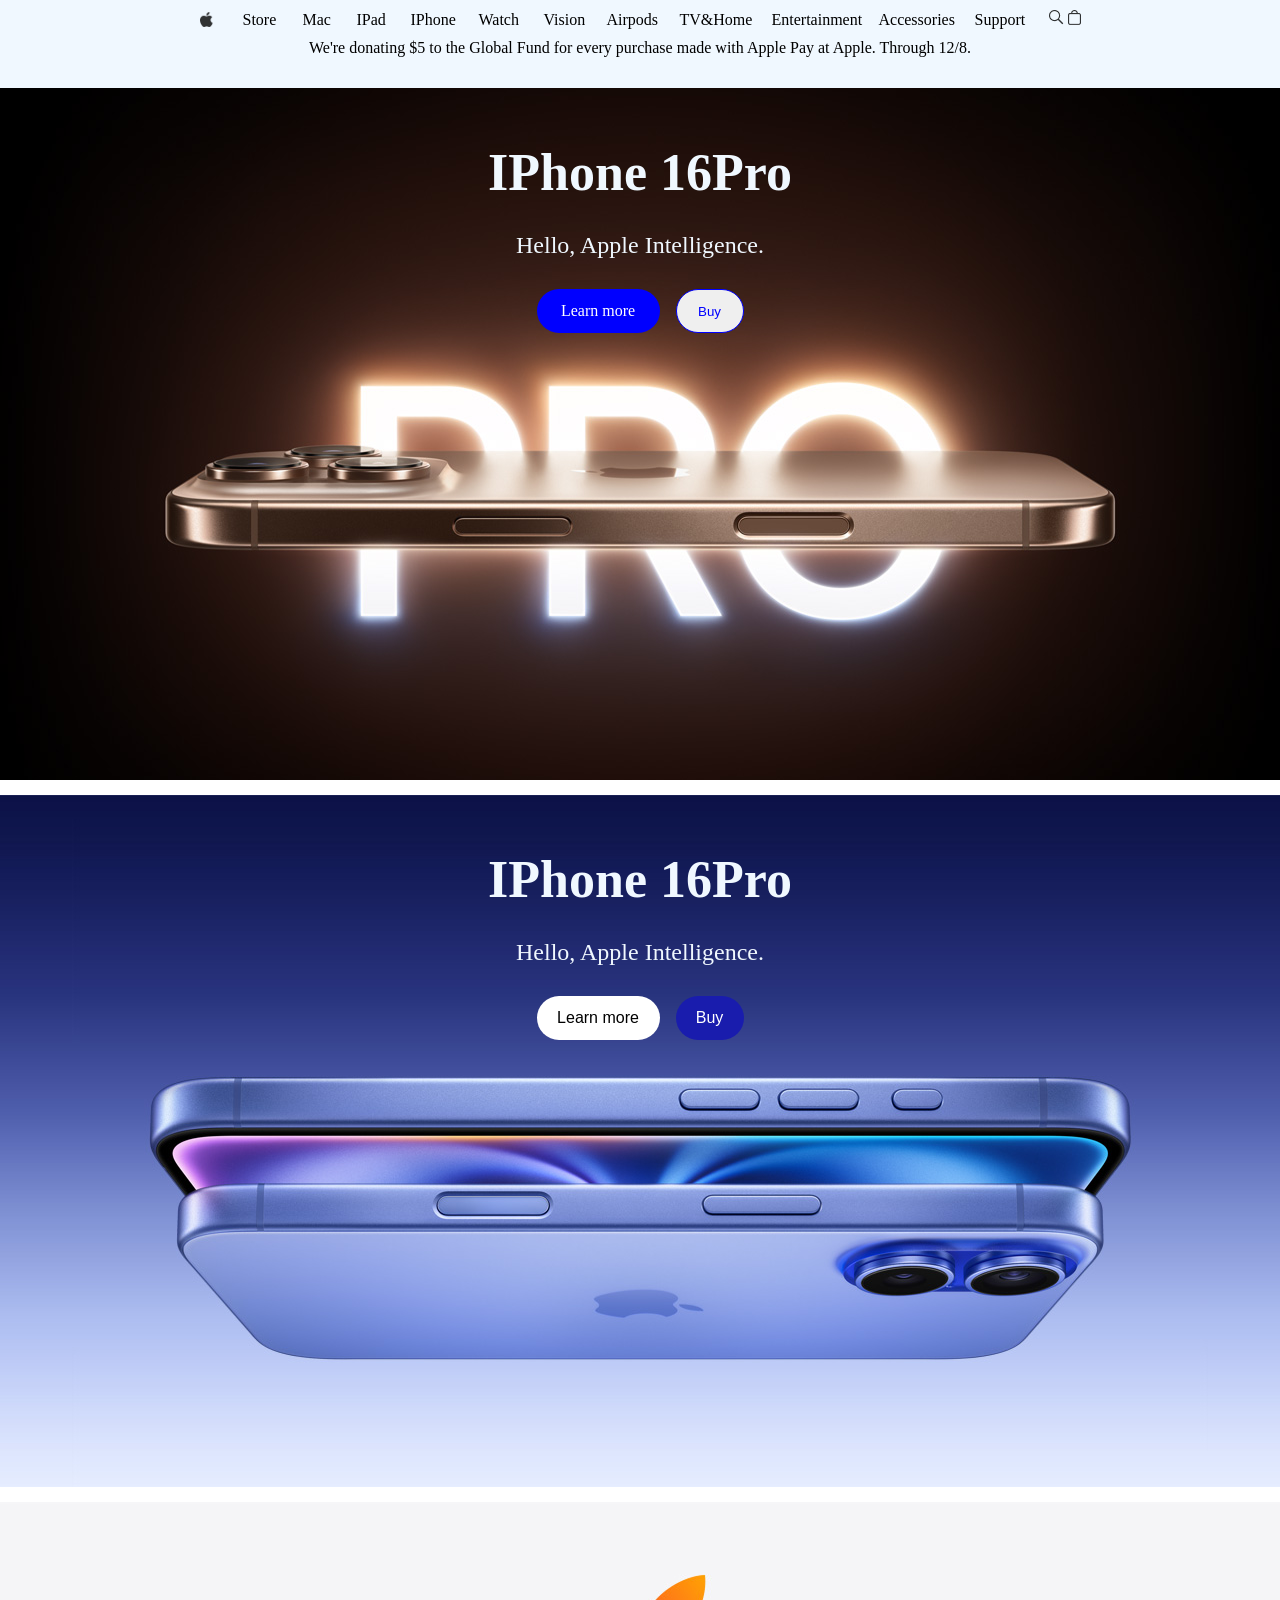
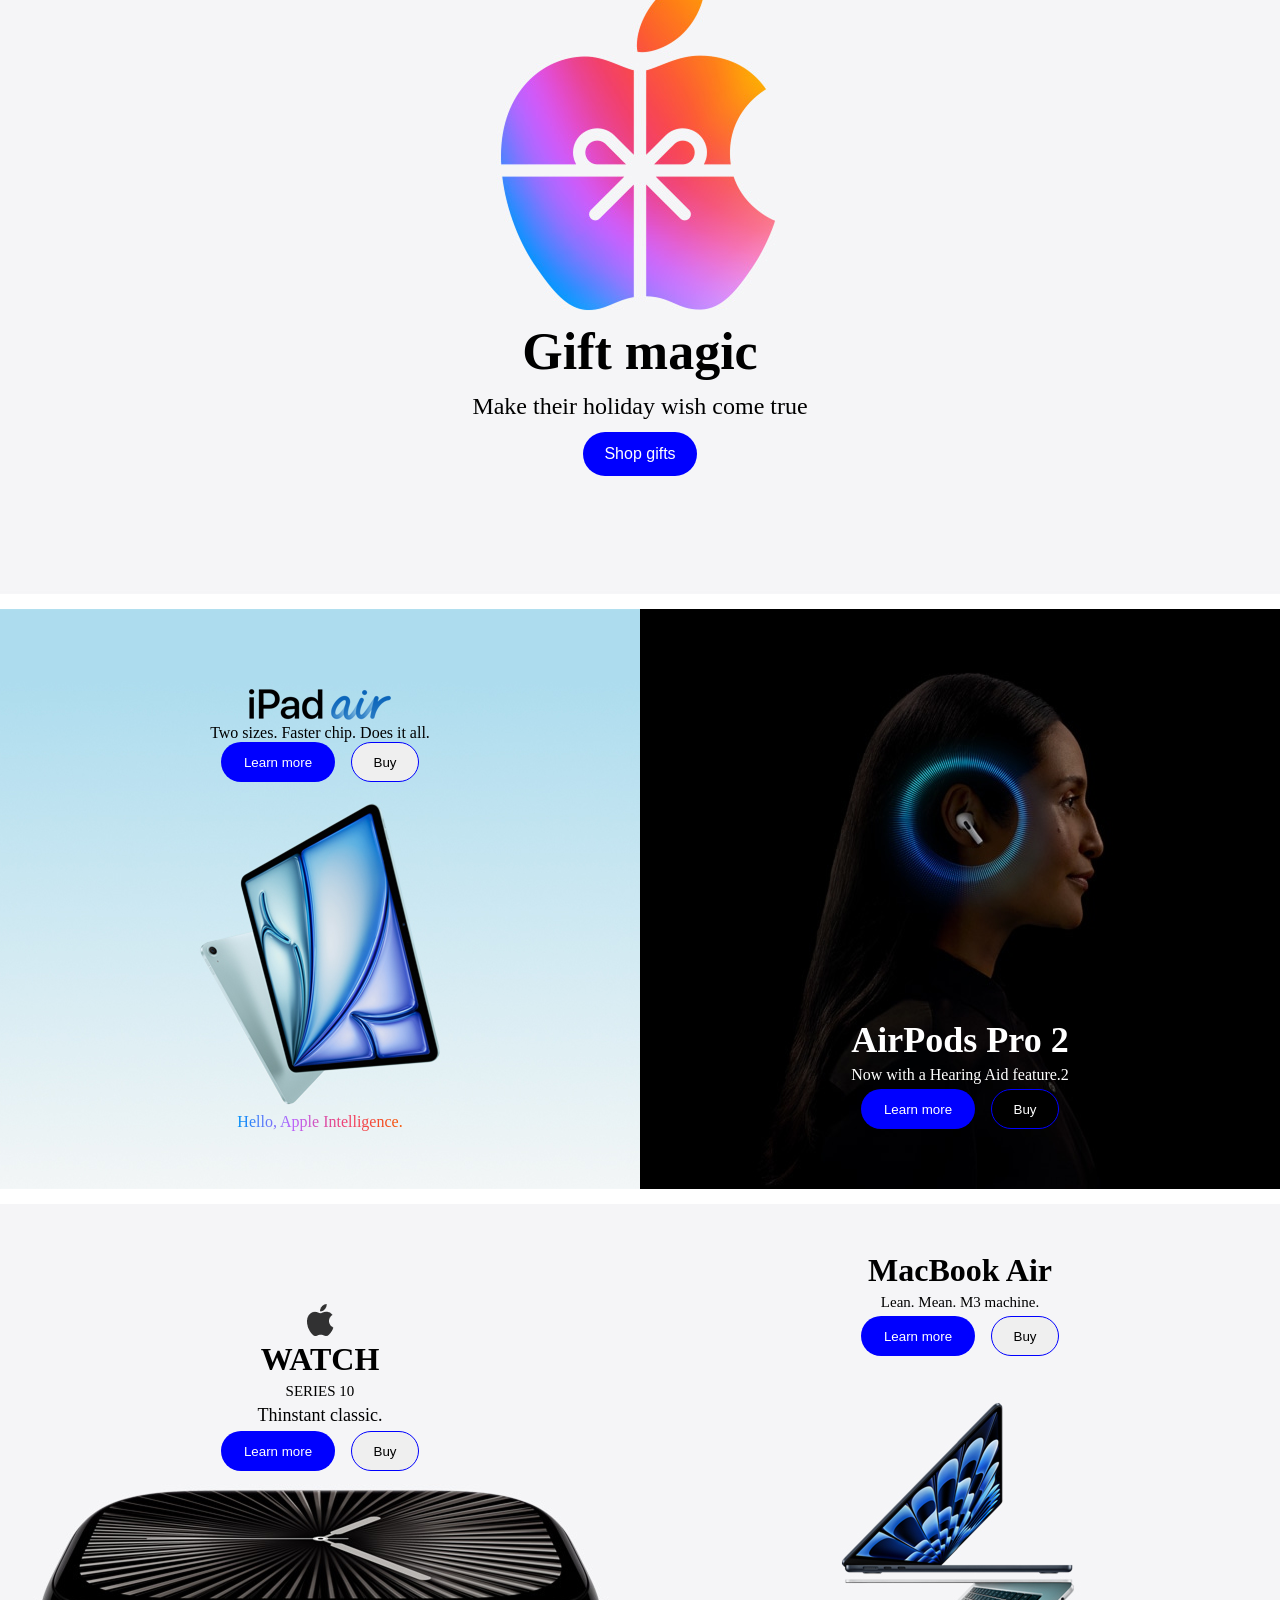
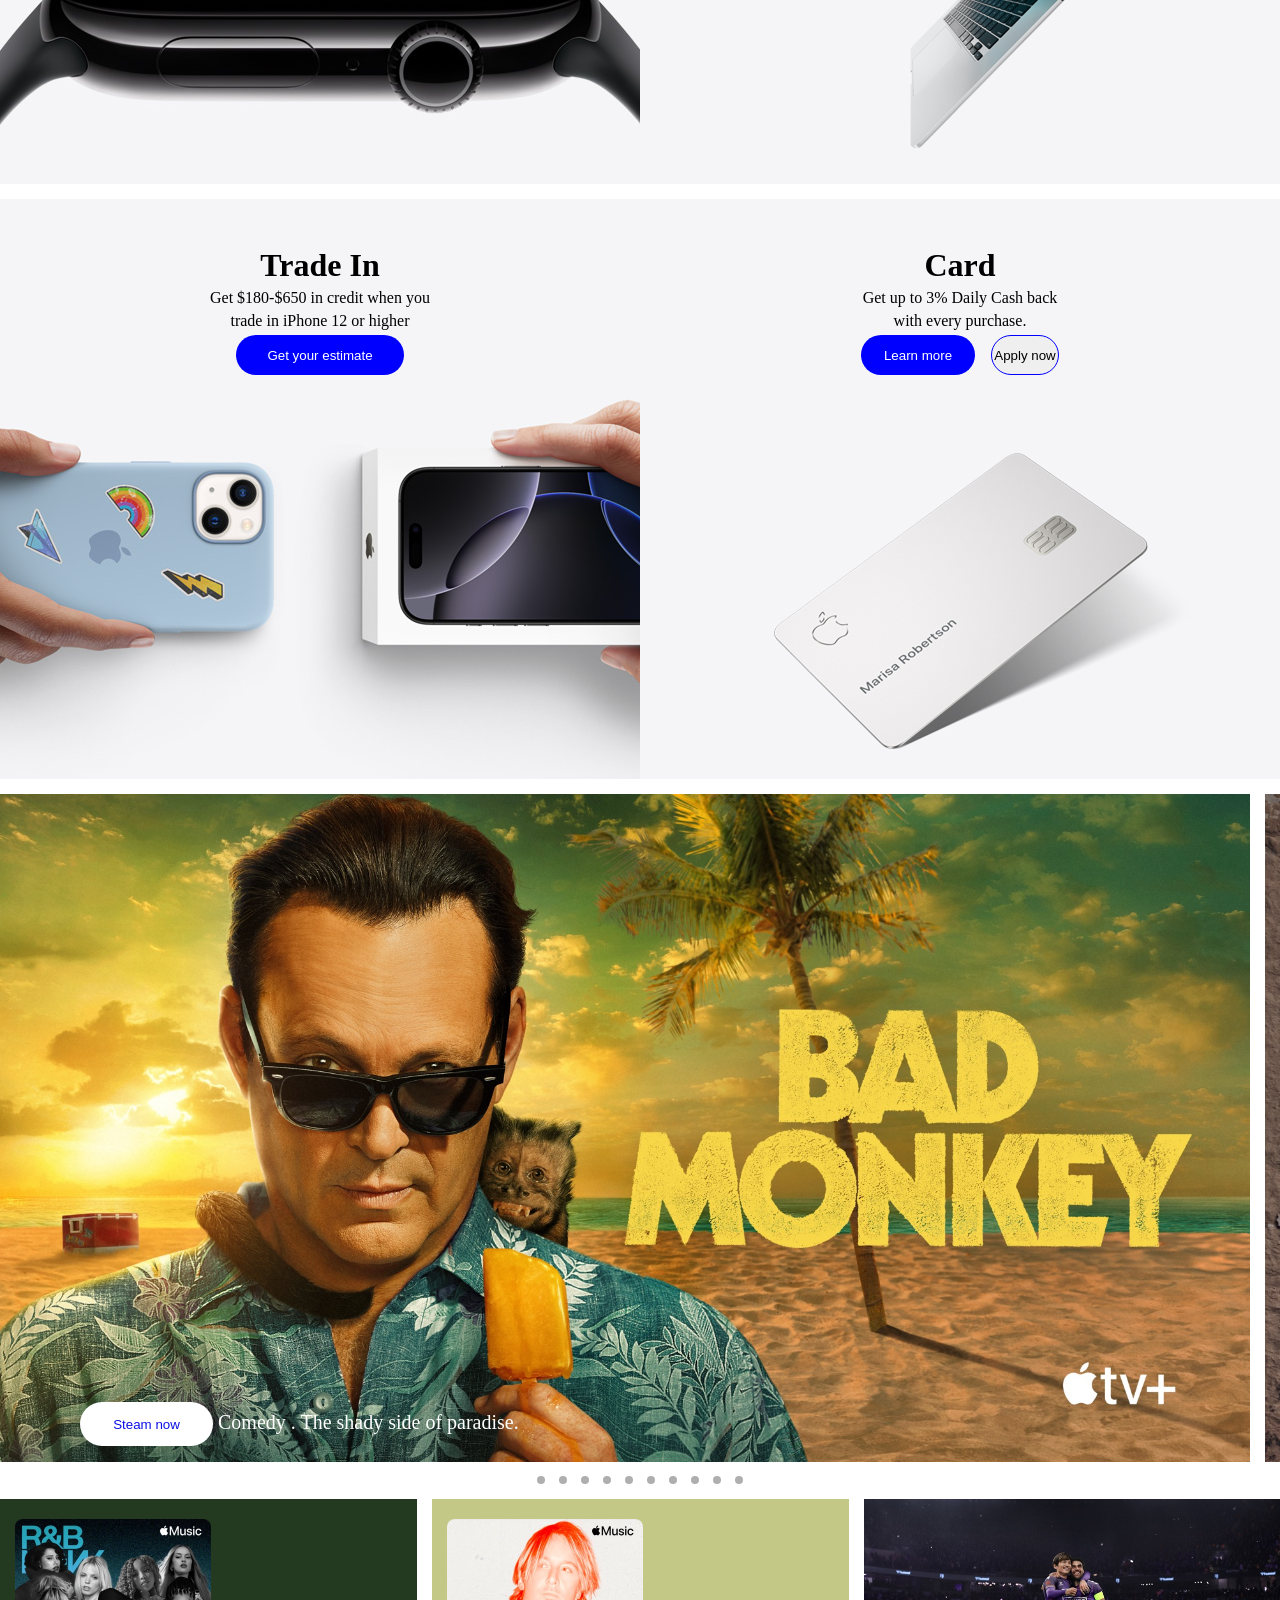
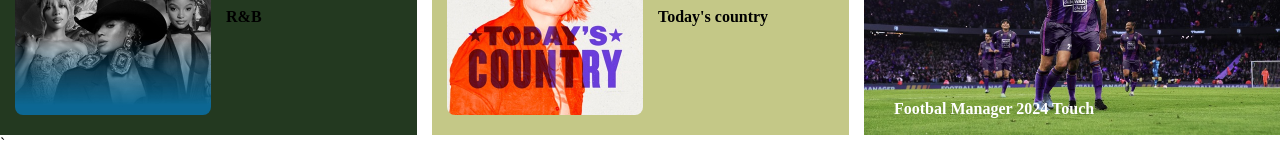
==== index.html @ 22c3faa1 "3-24" ====
<!doctype html>
<html lang="en">
  <head>
    <meta charset="UTF-8" />
    <meta name="viewport" content="width=device-width, initial-scale=1.0" />
    <link rel="stylesheet" href="index.css" />
    <link rel="stylesheet" href="mobile.css" />
    <link
      href="https://fonts.googleapis.com/css2?family=Inter:ital,opsz,wght@0,14..32,100..900;1,14..32,100..900&display=swap"
      rel="stylesheet"
    />
    <title>APPLE WEB</title>
  </head>
  <body>
    <header class="header">
      <div class="text">
        <img
          style="width: 13px; height: 15px"
          src="picture/Vector.png"
          class="header-icon"
        />
        <p style="width: 30px" class="p-text">Store</p>
        <p style="width: 24px" class="p-text">Mac</p>
        <p style="width: 24px" class="p-text">IPad</p>
        <p style="width: 38px" class="p-text">IPhone</p>
        <p style="width: 35px" class="p-text">Watch</p>
        <p style="width: 33px" class="p-text">Vision</p>
        <p style="width: 43px" class="p-text">Airpods</p>
        <p style="width: 62px" class="p-text">TV&Home</p>
        <p style="width: 77px" class="p-text">Entertainment</p>
        <p style="width: 66px" class="p-text">Accessories</p>
        <p style="width: 44px" class="p-text">Support</p>
        <div class="header-icon">
          <img src="picture/Vector (1).png" class="header-icon" />
          <img src="picture/Vector (2).png" class="header-icon" />
          <img src="picture/menu-icon.png" class="menu-icon" />
        </div>
      </div>
      <div>
        <p class="long-text">
          We're donating $5 to the Global Fund for every purchase made with
          Apple Pay at Apple. Through 12/8.
        </p>
      </div>
    </header>
    <main class="SECTION1">
      <div class="picture">
        <div class="sec1-text1">
          <h1 class="Pro" style="font-size: 52px">IPhone 16Pro</h1>
          <p class="proo" style="font-size: 24px">Hello, Apple Intelligence.</p>
          <div class="sec1-text2">
            <p class="word-01">Learn more</p>
            <button class="word-02">Buy</button>
          </div>
        </div>
      </div>
    </main>
    <main class="SECTION2">
      <div class="picture">
        <div class="sec2-text1">
          <h2 class="Pro" style="font-size: 52px">IPhone 16Pro</h2>
          <p class="proo" style="font-size: 24px">Hello, Apple Intelligence.</p>
          <div class="sec2-text2">
            <button class="word1">Learn more</button>
            <button class="word2">Buy</button>
          </div>
        </div>
      </div>
    </main>
    <main class="SECTION3">
      <div class="picture">
        <div class="sec3-text1">
          <h2 style="font-size: 52px">Gift magic</h2>
          <p style="font-size: 24px">Make their holiday wish come true</p>
          <button class="Shop">Shop gifts</button>
        </div>
      </div>
    </main>

    <main class="SECTION4">
      <div class="sec4-pic1">
        <div class="part1">
          <img src="picture/Heading 3.png" />
          <p>Two sizes. Faster chip. Does it all.</p>
          <div class="bottom">
            <button class="word3">Learn more</button>
            <button class="word4">Buy</button>
          </div>
        </div>
        <p class="part2">Hello, Apple Intelligence.</p>
      </div>

      <div class="sec4-pic2">
        <div class="pic2-texts">
          <h2 style="font-size: 36px; color: white">AirPods Pro 2</h2>
          <p style="font-size: 16px; color: white">
            Now with a Hearing Aid feature.2
          </p>
          <div class="bottom">
            <button class="word5">Learn more</button>
            <button class="word6">Buy</button>
          </div>
        </div>
      </div>

      <div class="sec4-pic3">
        <div class="pic3-texts">
          <img src="picture/Vector.png" />
          <h3 style="font-size: 32px">WATCH</h3>
          <p style="font-size: 15px">SERIES 10</p>
          <p style="font-size: 18px">Thinstant classic.</p>
          <div class="bottom">
            <button class="word7">Learn more</button>
            <button class="word8">Buy</button>
          </div>
        </div>
      </div>

      <div class="sec4-pic4">
        <div class="pic4-texts">
          <h3 style="font-size: 32px">MacBook Air</h3>
          <p style="font-size: 15px">Lean. Mean. M3 machine.</p>
          <div class="bottom">
            <button class="word9">Learn more</button>
            <button class="word10">Buy</button>
          </div>
        </div>
      </div>

      <div class="sec4-pic5">
        <div class="pic5-texts">
          <h3 style="font-size: 32px">Trade In</h3>
          <p>Get $180-$650 in credit when you</p>
          <p>trade in iPhone 12 or higher</p>
          <button class="word11">Get your estimate</button>
        </div>
      </div>
      <div class="sec4-pic6">
        <div class="pic6-texts">
          <h3 style="font-size: 32px">Card</h3>
          <p>Get up to 3% Daily Cash back</p>
          <p>with every purchase.</p>
          <div class="bottom">
            <button class="word12">Learn more</button>
            <button class="word13">Apply now</button>
          </div>
        </div>
      </div>
    </main>

    <main class="SECTION6-scroll">
      <div
        id="page1"
        class="sec6-pic"
        style="background-image: url(picture/bad-monkey.jpg)"
      >
        <div class="big-scroll">
          <button class="scroll-button">Steam now</button>
          <span>Comedy</span>
          <span>.</span>
          <span>The shady side of paradise.</span>
        </div>
      </div>

      <div
        id="page2"
        class="sec6-pic"
        style="background-image: url(picture/napoleon.jpg)"
      >
        <div class="big-scroll">
          <button class="scroll-button">Steam now</button>
          <span>Drama</span>
          <span>.</span>
          <span>Experience Ridley Scott's extended epic.</span>
        </div>
      </div>

      <div
        id="page3"
        class="sec6-pic"
        style="background-image: url(picture/instigators.jpg)"
      >
        <div class="big-scroll">
          <button class="scroll-button">Steam now</button>
          <span>Action</span>
          <span>~</span>
          <span>Worst. Heist. Ever.</span>
        </div>
      </div>

      <div
        id="page4"
        class="sec6-pic"
        style="background-image: url(picture/k-pop-idols.jpg)"
      >
        <div class="big-scroll">
          <button class="scroll-button">Steam now</button>
          <span>Documentary</span>
          <span>~</span>
          <span>All that glitters isn't gold.</span>
        </div>
      </div>

      <div
        id="page5"
        class="sec6-pic"
        style="background-image: url(picture/season-pass.jpg)"
      >
        <div class="big-scroll">
          <button class="scroll-button">Steam now</button>
          <span>Watch Messi, every club, and every match--live.</span>
        </div>
      </div>

      <div
        id="page6"
        class="sec6-pic"
        style="background-image: url(picture/pressumed-innocent.jpg)"
      >
        <div class="big-scroll">
          <button class="scroll-button">Steam now</button>
          <span>Crime</span>
          <span>~</span>
          <span>Presume nothing.</span>
        </div>
      </div>

      <div
        id="page7"
        class="sec6-pic"
        style="background-image: url(picture/pachinko.jpg)"
      >
        <div class="big-scroll">
          <button class="scroll-button">Steam now</button>
          <spam>Drama</spam>
          <span>~</span>
          <span>New season</span>
        </div>
      </div>

      <div
        id="page8"
        class="sec6-pic"
        style="background-image: url(picture/baseball.jpg)"
      >
        <div class="big-scroll">
          <button class="scroll-button">See the schedule</button>
          <span>Live MLB games, every Friday</span>
        </div>
      </div>

      <div
        id="page9"
        class="sec6-pic"
        style="background-image: url(picture/lady-in-the-lake.jpg)"
      >
        <div class="big-scroll">
          <button class="scroll-button">Steam now</button>
          <span>Thriller</span>
          <span>~</span>
          <span
            >Natalie Portman and Moses Ingram star in a visionary noir
            thriller.</span
          >
        </div>
      </div>

      <div
        id="page10"
        class="sec6-pic"
        style="background-image: url(picture/morning-show.jpg)"
      >
        <div class="big-scroll">
          <button class="scroll-button">Steam now</button>
          <span>Drama</span>
          <span>~</span>
          <span>Emmy Nominations Including Best Drama</span>
        </div>
      </div>
    </main>

    <div class="dots">
      <a href="#page1" class="dot"></a>
      <a href="#page2" class="dot"></a>
      <a href="#page3" class="dot"></a>
      <a href="#page4" class="dot"></a>
      <a href="#page5" class="dot"></a>
      <a href="#page6" class="dot"></a>
      <a href="#page7" class="dot"></a>
      <a href="#page8" class="dot"></a>
      <a href="#page9" class="dot"></a>
      <a href="#page0" class="dot"></a>
    </div>

    <main class="last-section">
      <div class="last-pages">
        <div
          class="last-item"
          style="
            min-width: 417px;
            height: 236px;
            background-color: rgb(35, 57, 32);
          "
        >
          <div class="last-texts">
            <div class="end-picture">
              <img class="end-image" src="picture/slider1.jpg" />
            </div>
            <p class="small-texts">R&B</p>
            <div class="button-s">
              <button class="next-button">Listen now</button>
            </div>
          </div>
        </div>

        <div
          class="last-item"
          style="
            min-width: 417px;
            height: 236px;
            background-color: rgb(196, 200, 135);
          "
        >
          <div class="last-texts">
            <div class="end-picture">
              <img class="end-image" src="picture/slider2.jpg" />
            </div>
            <p class="small-texts">Today's country</p>
            <div class="button-s">
              <button class="next-button">Listen now</button>
            </div>
          </div>
        </div>

        <div class="last-item">
          <div class="last-texts">
            <div class="end-picture">
              <div
                class="End-image"
                style="background-image: url(picture/slider3.jpg)"
              >
                <p class="long-texts">Footbal Manager 2024 Touch</p>
                <div class="button-s">
                  <button class="next-button">Listen now</button>
                </div>
              </div>
            </div>
          </div>
        </div>

        <div class="last-item">
          <div class="last-texts">
            <div class="end-picture">
              <div
                class="End-image"
                style="background-image: url(picture/slliderr4.jpg)"
              >
                <p class="long-texts">6 Weeks Restart Your Fitness</p>
                <div class="button-s">
                  <button class="next-button">Listen now</button>
                </div>
              </div>
            </div>
          </div>
        </div>

        <div class="last-item">
          <div class="last-texts">
            <div class="end-picture">
              <div
                class="End-image"
                style="background-image: url(picture/slider5.jpg)"
              >
                <p class="long-texts">NBA 2k25 Arcade Edition</p>
                <div class="button-s">
                  <button class="next-button">Listen now</button>
                </div>
              </div>
            </div>
          </div>
        </div>

        <div class="last-item">
          <div class="last-texts">
            <div class="end-picture">
              <div
                class="End-image"
                style="background-image: url(picture/sllider6.jpg)"
              >
                <p class="long-texts">Strength with Kyle</p>
                <div class="button-s">
                  <button class="next-button">Listen now</button>
                </div>
              </div>
            </div>
          </div>
        </div>

        <div class="last-item">
          <div class="last-texts">
            <div class="end-picture">
              <div
                class="End-image"
                style="background-image: url(picture/slider7.jpg)"
              >
                <p class="long-texts">Run Your First 5k</p>
                <div class="button-s">
                  <button class="next-button">Listen now</button>
                </div>
              </div>
            </div>
          </div>
        </div>

        <div
          class="last-item"
          style="
            min-width: 417px;
            height: 236px;
            background-color: rgb(93, 24, 11);
          "
        >
          <div class="last-texts">
            <div class="end-picture">
              <img class="end-image" src="picture/slider8.jpg" />
            </div>
            <p class="small-texts">Today's Inside Rock</p>
            <div class="button-s">
              <button class="next-button">Listen now</button>
            </div>
          </div>
        </div>

        <div class="last-item">
          <div class="last-texts">
            <div class="end-picture">
              <div
                class="End-image"
                style="background-image: url(picture/slider9.jpg)"
              >
                <p class="long-texts">Hello Kitty Island Adventure</p>
                <div class="button-s">
                  <button class="next-button">Listen now</button>
                </div>
              </div>
            </div>
          </div>
        </div>

        <div
          class="last-item"
          style="
            min-width: 417px;
            height: 236px;
            background-color: rgb(42, 43, 32);
          "
        >
          <div class="last-texts">
            <div class="end-picture">
              <img class="end-image" src="picture/slider10.jpg" />
            </div>
            <p class="small-texts">Strength with Kyle</p>
            <div class="button-s">
              <button class="next-button">Listen now</button>
            </div>
          </div>
        </div>
      </div>
    </main>
  </body>
</html>
`
---- index.css ----
* {
  margin: 0;
  box-sizing: border-box;
  padding: 0;
}
.header {
  background-color: aliceblue;
  width: 100vw;
  height: 88px;
}
.menu-icon {
  display: none;
}
.text {
  display: flex;
  justify-content: center;
  align-items: center;
  gap: 30px;
  padding: 10px;
}
.long-text {
  display: flex;
  justify-content: center;
  align-items: center;
}

.SECTION1 {
  background-image: url("picture/Figure\ \(1\).png");
  width: 100vw;
  height: 692px;
  padding-top: 55px;
  background-position: center;
}
.SECTION2 {
  background-image: url("picture/Figure\ \(2\).png");
  width: 100vw;
  height: 692px;
  padding-top: 55px;
  background-position: center;
  margin-top: 15px;
}
.SECTION3 {
  background-image: url("picture/Figure.png");
  width: 100vw;
  height: 692px;
  padding-top: 420px;
  background-position: center;
  margin-top: 15px;
}
.word-01 {
  width: 123px;
  height: 44px;
  background-color: blue;
  border-radius: 40px;
  color: white;
  display: flex;
  justify-content: center;
  align-items: center;
}
.word-02 {
  width: 68px;
  height: 44px;
  border-radius: 40px;
  color: blue;
  border: 1px solid blue;
  justify-items: center;
  align-items: center;
}
.picture {
  justify-content: center;
  flex-direction: row;
}
.sec1-text1 {
  width: 100%;
  display: flex;
  flex-direction: column;
  align-items: center;
  color: aliceblue;
  gap: 30px;
}
.sec1-text2 {
  display: flex;
  gap: 16px;
  justify-content: center;
  text-align: center;
}
.sec2-text1 {
  width: 100%;
  display: flex;
  flex-direction: column;
  align-items: center;
  color: aliceblue;
  gap: 30px;
}
.sec2-text2 {
  display: flex;
  gap: 16px;
  justify-content: center;
  text-align: center;
}
.word1 {
  width: 123px;
  height: 44px;
  background-color: white;
  border-radius: 40px;
  font-size: 16px;
  color: black;
  display: flex;
  justify-content: center;
  align-items: center;
  border: none;
}
.word2 {
  width: 68px;
  height: 44px;
  border-radius: 40px;
  font-size: 16px;
  color: white;
  background-color: #191cad;
  border: 1px solid white;
  display: flex;
  justify-content: center;
  align-items: center;
  border: none;
}
.sec3-text1 {
  width: 100%;
  display: flex;
  flex-direction: column;
  align-items: center;
  color: black;
  gap: 12px;
}
.Shop {
  width: 114px;
  height: 44px;
  border-radius: 40px;
  font-size: 16px;
  color: white;
  background-color: blue;
  display: flex;
  justify-content: center;
  align-items: center;
  border: none;
}
.sec4-pic1 {
  background-image: url("picture/Figure\ \(3\).png");
  width: 50vw;
  height: 580px;
  padding: 58px;
  display: flex;
  flex-direction: column;
  align-items: center;
  justify-content: space-between;
  margin-top: 15px;
  background-position: center;
  gap: 15px;
}
.part1 {
  text-align: center;
  padding: 20px;
}
.part2 {
  background: linear-gradient(
    90deg,
    #0090f7 0%,
    #ba62fc 33.33%,
    #f2416b 66.67%,
    #f55600 100%
  );
  background-clip: text;
  -webkit-background-clip: text;
  -webkit-text-fill-color: transparent;
}
.bottom {
  display: flex;
  flex-direction: row;
  justify-content: center;
  gap: 16px;
}
.word3 {
  width: 114px;
  height: 40px;
  background-color: blue;
  border-radius: 40px;
  color: white;
  display: flex;
  justify-content: center;
  align-items: center;
  border: none;
}
.word4 {
  width: 68px;
  height: 40px;
  border-radius: 40px;
  border: 1px solid blue;
  background-color: none;
  display: flex;
  justify-content: center;
  align-items: center;
}
.sec4-pic2 {
  background-image: url("picture/Figure\ \(4\).png");
  width: 50vw;
  height: 580px;
  padding-top: 410px;
  background-position: center;
  margin-top: 15px;
}
.word5 {
  width: 114px;
  height: 40px;
  background-color: blue;
  border-radius: 40px;
  color: white;
  display: flex;
  justify-content: center;
  align-items: center;
  border: none;
}
.word6 {
  width: 68px;
  height: 40px;
  border-radius: 40px;
  border: 1px solid blue;
  display: flex;
  background-color: black;
  justify-content: center;
  align-items: center;
  color: white;
}
.pic2-texts {
  display: flex;
  flex-direction: column;
  align-items: center;
  gap: 5px;
}
.sec4-pic3 {
  background-image: url("picture/Figure\ \(9\).png");
  width: 50vw;
  height: 580px;
  padding-top: 100px;
  background-position: center;
  margin-top: 15px;
}
.word7 {
  width: 114px;
  height: 40px;
  background-color: blue;
  border-radius: 40px;
  color: white;
  display: flex;
  justify-content: center;
  align-items: center;
  border: none;
}
.word8 {
  width: 68px;
  height: 40px;
  border-radius: 40px;
  border: 1px solid blue;
  background-color: none;
  display: flex;
  justify-content: center;
  align-items: center;
}
.pic3-texts {
  display: flex;
  flex-direction: column;
  align-items: center;
  gap: 5px;
}
.sec4-pic4 {
  background-image: url("picture/Figure\ \(6\).png");
  width: 50vw;
  height: 580px;
  padding-top: 48px;
  margin-top: 15px;
  background-position: center;
}
.word9 {
  width: 114px;
  height: 40px;
  background-color: blue;
  border-radius: 40px;
  color: white;
  display: flex;
  justify-content: center;
  align-items: center;
  border: none;
}
.word10 {
  width: 68px;
  height: 40px;
  border-radius: 40px;
  border: 1px solid blue;
  background-color: none;
  display: flex;
  justify-content: center;
  align-items: center;
}
.pic4-texts {
  display: flex;
  flex-direction: column;
  align-items: center;
  gap: 5px;
}
.sec4-pic5 {
  background-image: url("picture/Figure\ \(10\).png");
  width: 50vw;
  height: 580px;
  padding-top: 48px;
  background-position: center;
  margin-top: 15px;
}
.pic5-texts {
  display: flex;
  flex-direction: column;
  align-items: center;
  gap: 5px;
}
.word11 {
  width: 168px;
  height: 40px;
  background-color: blue;
  border-radius: 40px;
  color: white;
  display: flex;
  justify-content: center;
  align-items: center;
  border: none;
}
.sec4-pic6 {
  background-image: url("picture/Figure\ \(8\).png");
  width: 50vw;
  height: 580px;
  padding-top: 48px;
  margin-top: 15px;
  background-position: center;
}
.word12 {
  width: 114px;
  height: 40px;
  background-color: blue;
  border-radius: 40px;
  color: white;
  display: flex;
  justify-content: center;
  align-items: center;
  border: none;
}
.word13 {
  width: 68px;
  height: 40px;
  border-radius: 40px;
  border: 1px solid blue;
  background-color: none;
  display: flex;
  justify-content: center;
  align-items: center;
}
.pic6-texts {
  display: flex;
  flex-direction: column;
  align-items: center;
  gap: 5px;
}
.SECTION4 {
  display: flex;
  flex-wrap: wrap;
}
.SECTION6-scroll {
  overflow: scroll;
  scrollbar-width: none;
  scroll-behavior: smooth;
  display: flex;
  gap: 15px;
  margin-top: 15px;
}
.sec6-pic {
  min-width: 1250px;
  height: 668px;
  color: white;
  font-size: 20px;
  background-position: center;
  background-size: cover;
  display: flex;
}
.scroll-button {
  width: 133px;
  height: 44px;
  background-color: white;
  border-radius: 40px;
  border: none;
  color: #0c10e4;
}
.big-scroll {
  padding-top: 608px;
  padding-left: 80px;
}
.dots {
  display: flex;
  margin-top: 14px;
  justify-content: center;
}

.dot {
  width: 8px;
  height: 8px;
  opacity: 0.75;
  margin-inline: 7px;
  border-radius: 50%;
  background-color: #0000006b;
  transition: opacity ease 250ms;
}
.dot:hover {
  opacity: 1;
}
.end-image {
  min-width: 196px;
  height: 196px;
  display: flex;
  margin-left: 15px;
  border-radius: 8px;
}
.End-image {
  min-width: 417px;
  height: 236px;
  background-position: center;
  background-size: cover;
}
.last-texts {
  width: 100%;
  height: 100%;
  display: flex;
  column-gap: 15px;
  position: relative;
  align-items: center;
}
.long-texts {
  padding-left: 30px;
  padding-top: 201px;
  color: white;
  font-weight: bold;
}
.last-section {
  overflow: scroll;
  scrollbar-width: none;
  scroll-behavior: smooth;
  display: flex;
  margin-top: 15px;
}
.last-pages {
  width: 100%;
  display: flex;
  position: relative;
  gap: 15px;
  animation-name: go-page;
  animation-duration: 30s;
  animation-timing-function: linear;
  animation-delay: 3s;
  animation-iteration-count: infinite;
}
@keyframes go-page {
  from {
    transform: translate(100vw);
  }
  to {
    transform: translate(-4170px);
    opacity: 1;
  }
}

.last-pages:hover .last-item {
  filter: grayscale(1);
  animation-play-state: paused;
}
.last-pages .last-item:hover {
  filter: grayscale(0);
}
.button-s {
  inset: 0;
  opacity: 0;
  display: flex;
  position: absolute;
  align-items: center;
  justify-content: center;
  background-color: rgba(0, 0, 0, 0.2);
}
.next-button {
  border: none;
  margin-top: 20px;
  padding: 7px 15px;
  border-radius: 999px;
  background-color: white;
}
.last-item:hover .button-s {
  opacity: 1;
  transition: all 0.3s ease-in;
}

.las-item:hover .next-button {
  opacity: 1;
  margin-top: 0;
  transition: all 0.3s ease;
}
.small-texts {
  font-weight: bold;
}
---- mobile.css ----
@media (max-width: 1024px) {
  .text {
    height: 48px;
    justify-content: space-around;
  }
  .p-text {
    display: none;
  }
  .header-icons {
    column-gap: 0;
  }
  .header-icon {
    width: 13px;
    height: 15px;
    display: flex;
    gap: 10px;
  }
  .menu-icon {
    display: block;
  }
  .long-text {
  }
  .SECTION1 {
    height: 650px;
    padding-top: 30px;
    background-image: url(picture2/2.jpeg);
    background-position: center;
    background-size: cover;
  }
  .SECTION2 {
    height: 650px;
    padding-top: 30px;
    background-image: url(picture2/iphone-16-mobile.png);
    background-position: center;
    background-size: cover;
  }
  .Pro {
    font-size: 42px;
  }
  .proo {
    margin-block: 4px 16px;
  }
}
@media (max-wdth: 768px) {
  .SECTION4 {
    grid-auto-rows: 490px;
  }
}
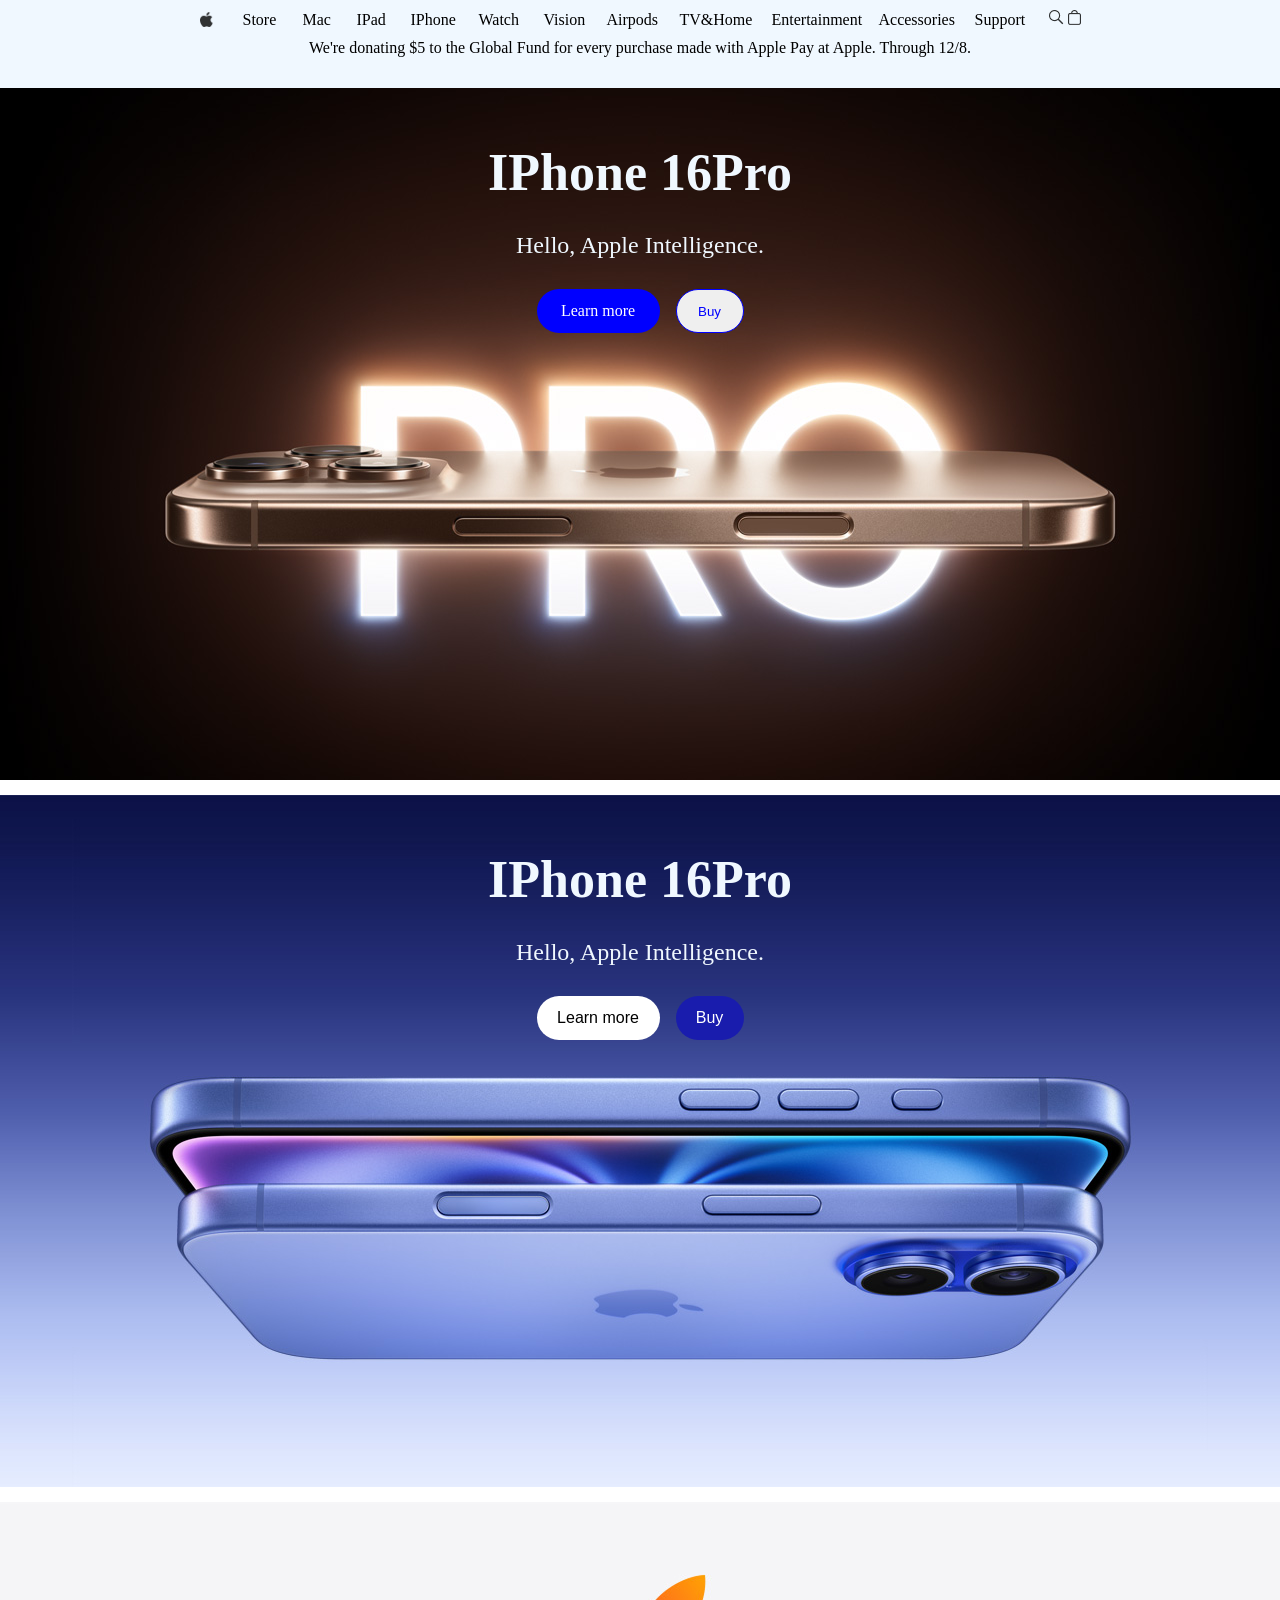
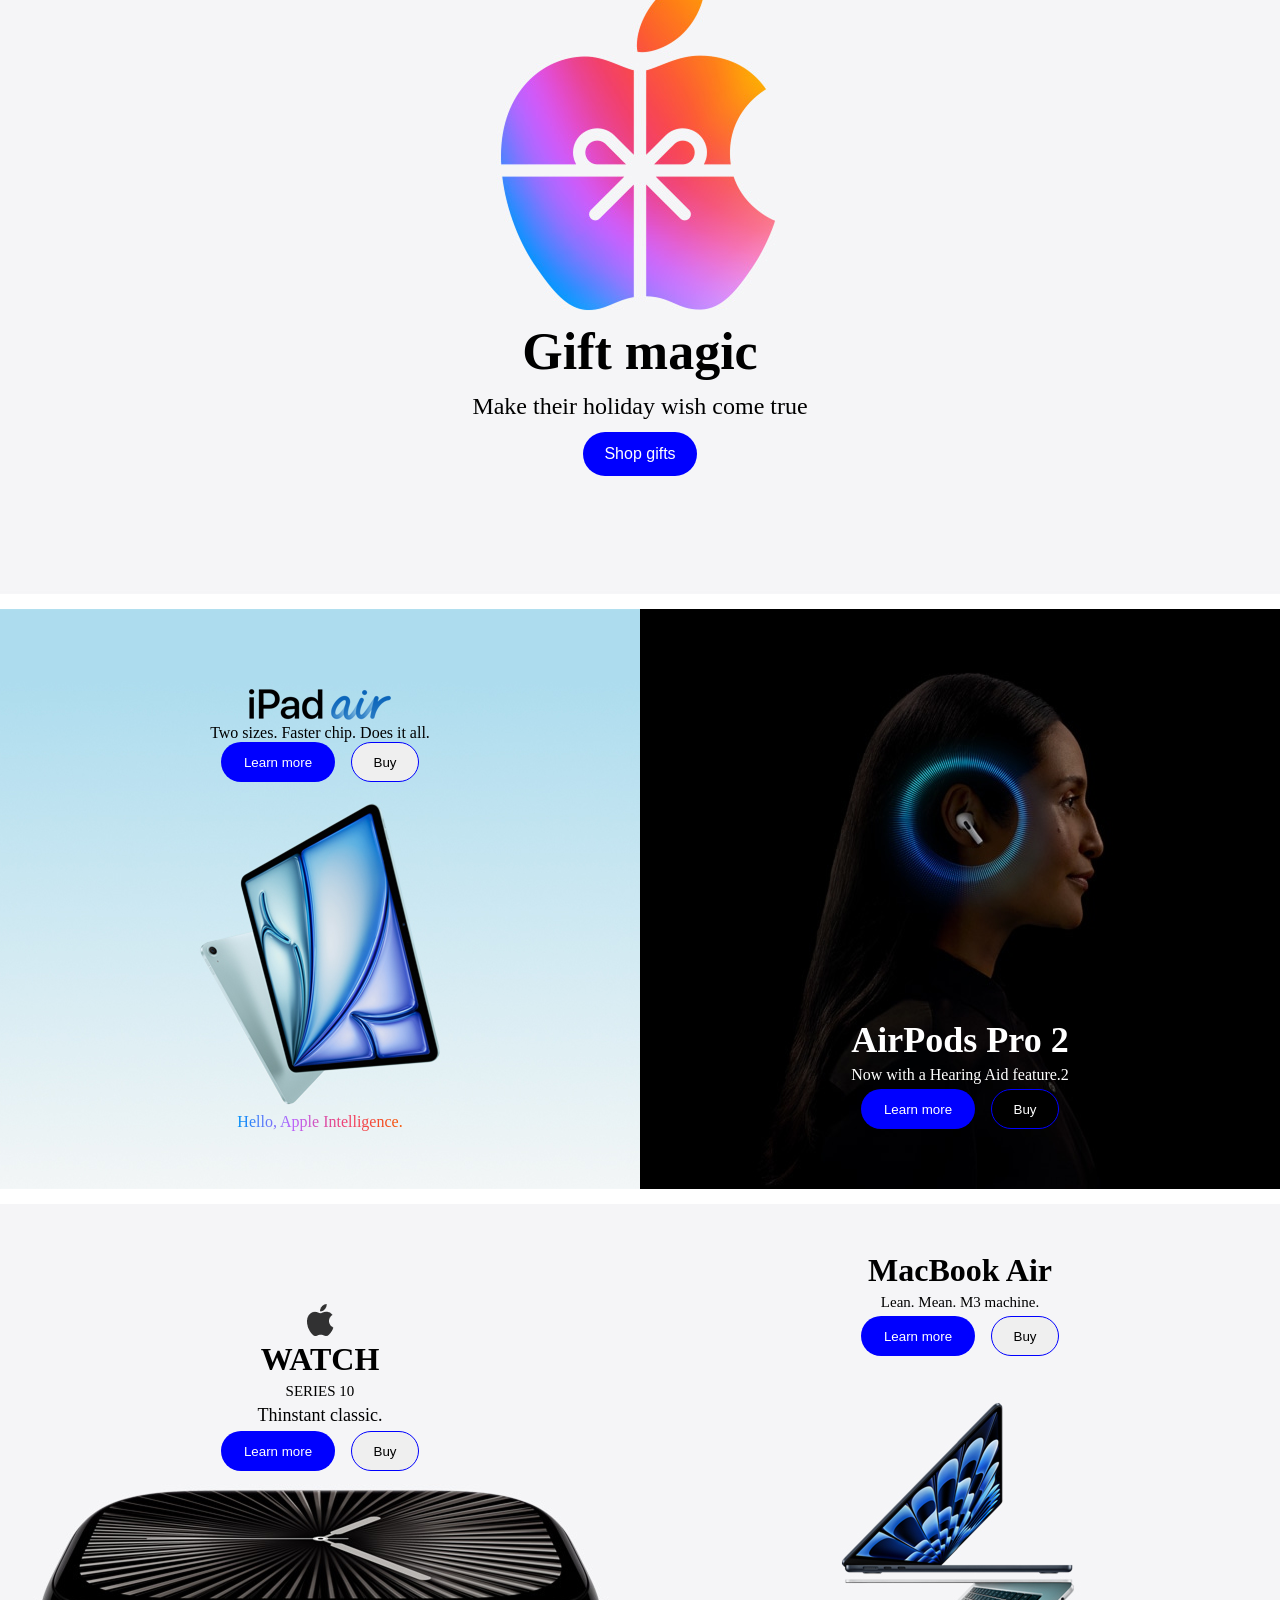
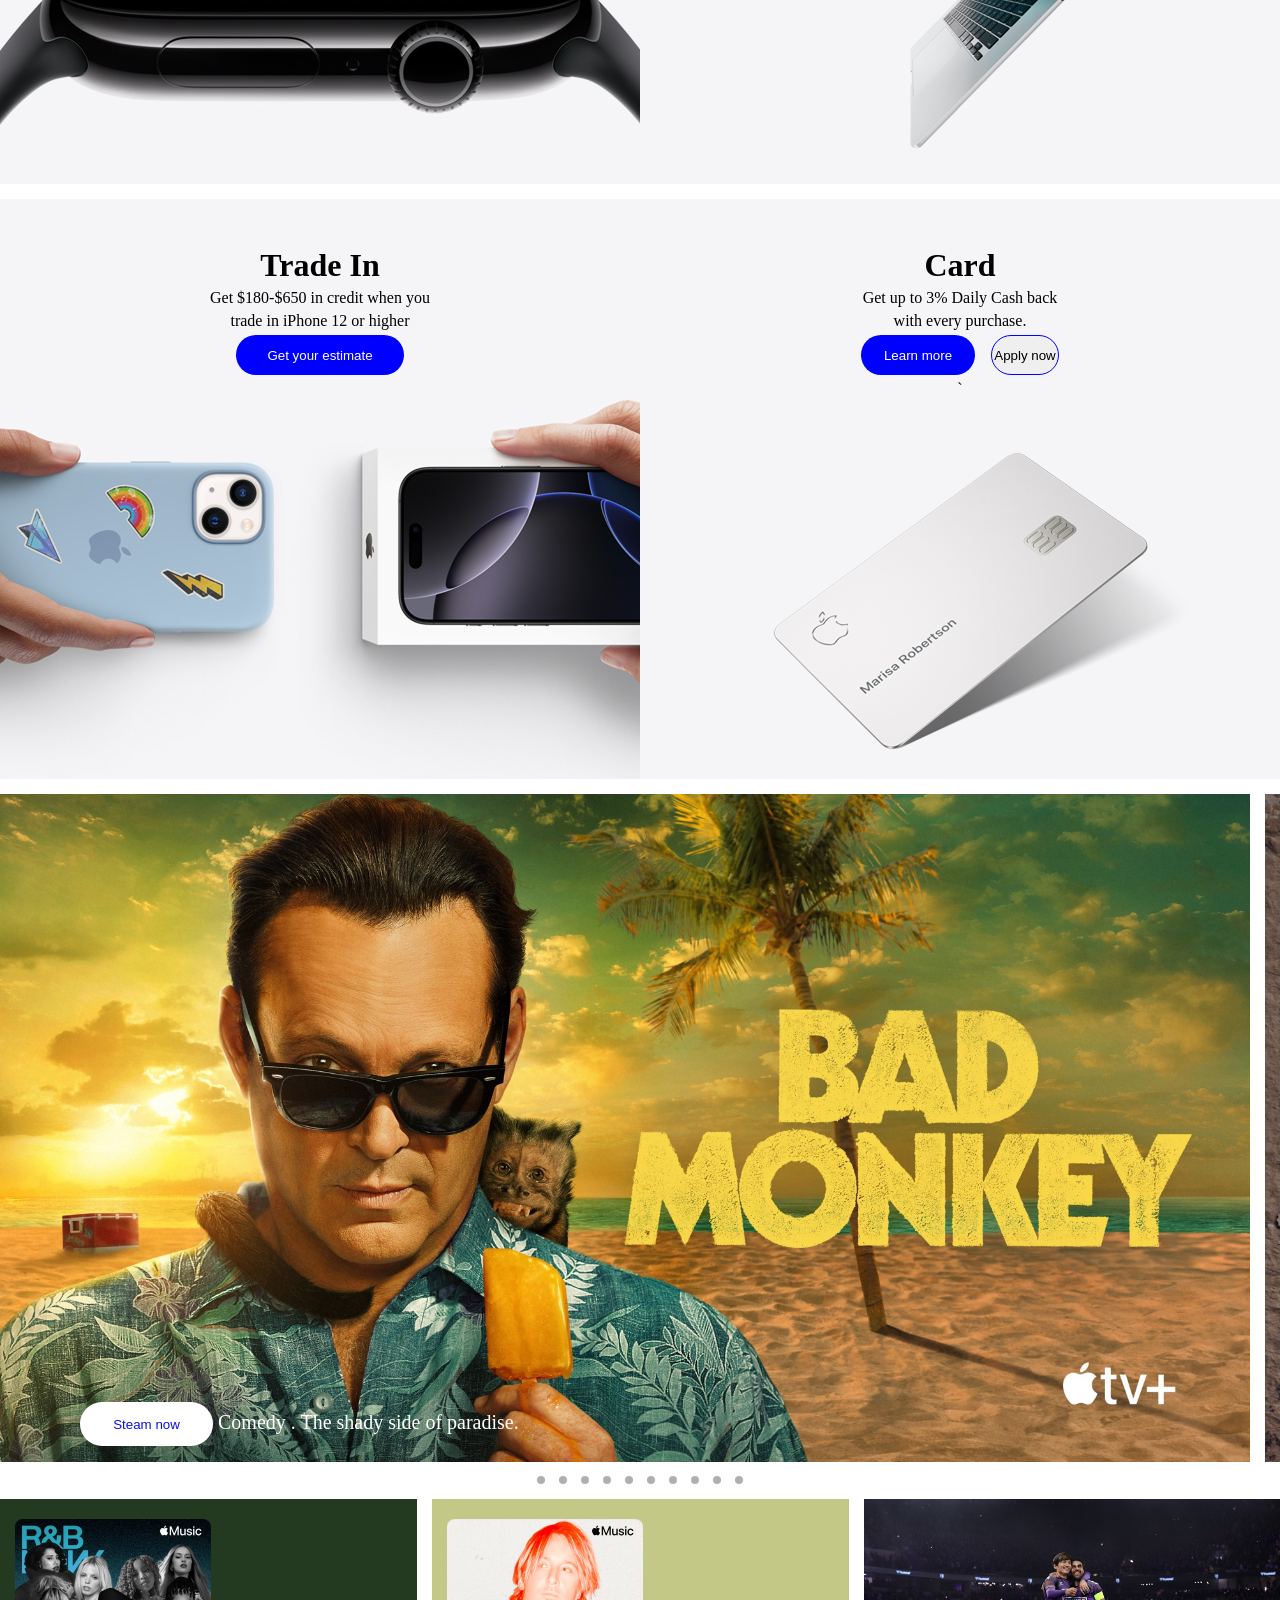
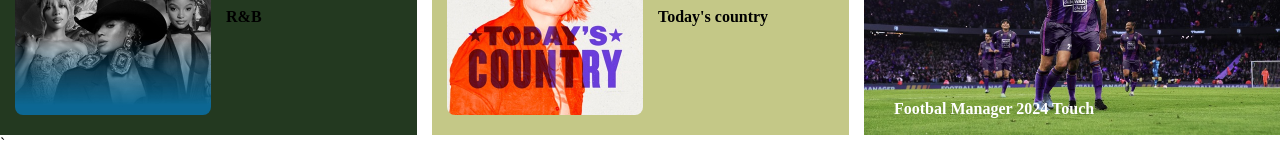
==== commit 8c76d215: "25mar" ====
--- a/index.html
+++ b/index.html
@@ -144,6 +144,7 @@
             <button class="word12">Learn more</button>
             <button class="word13">Apply now</button>
           </div>
+          `
         </div>
       </div>
     </main>
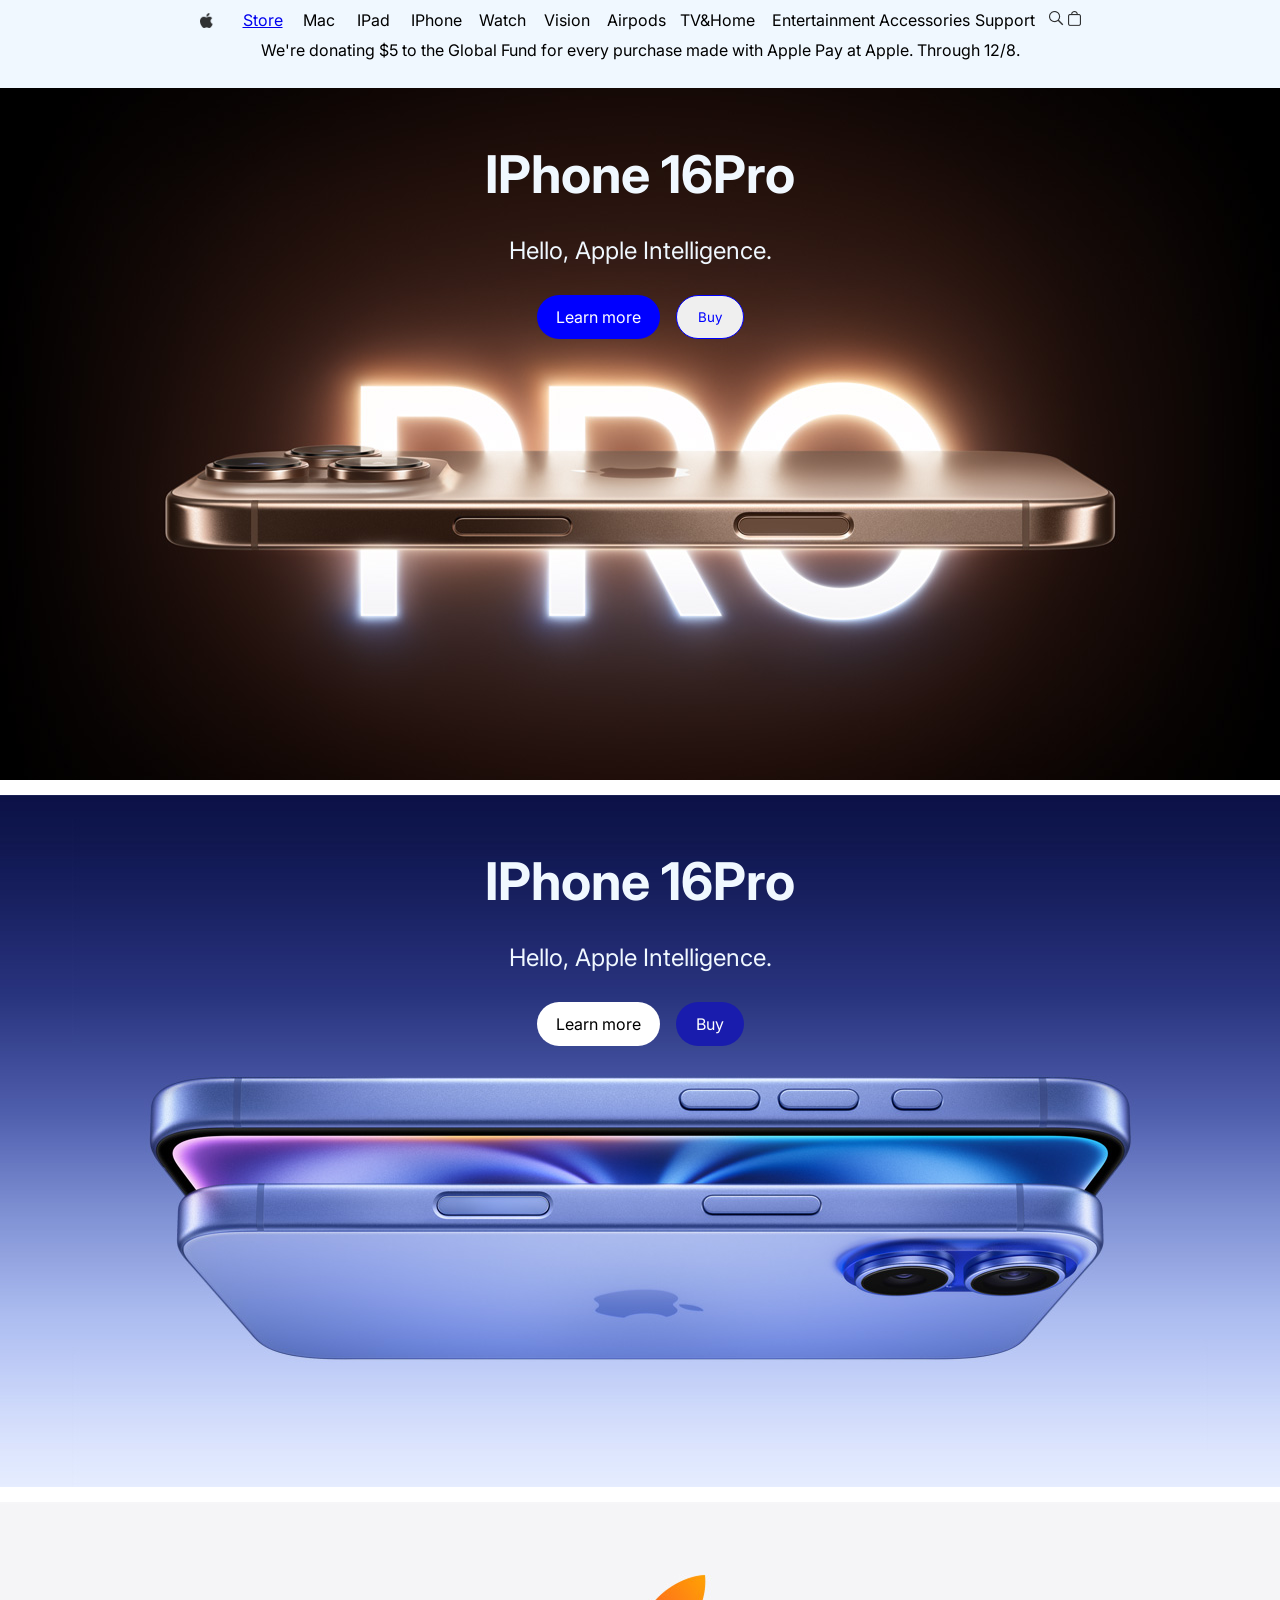
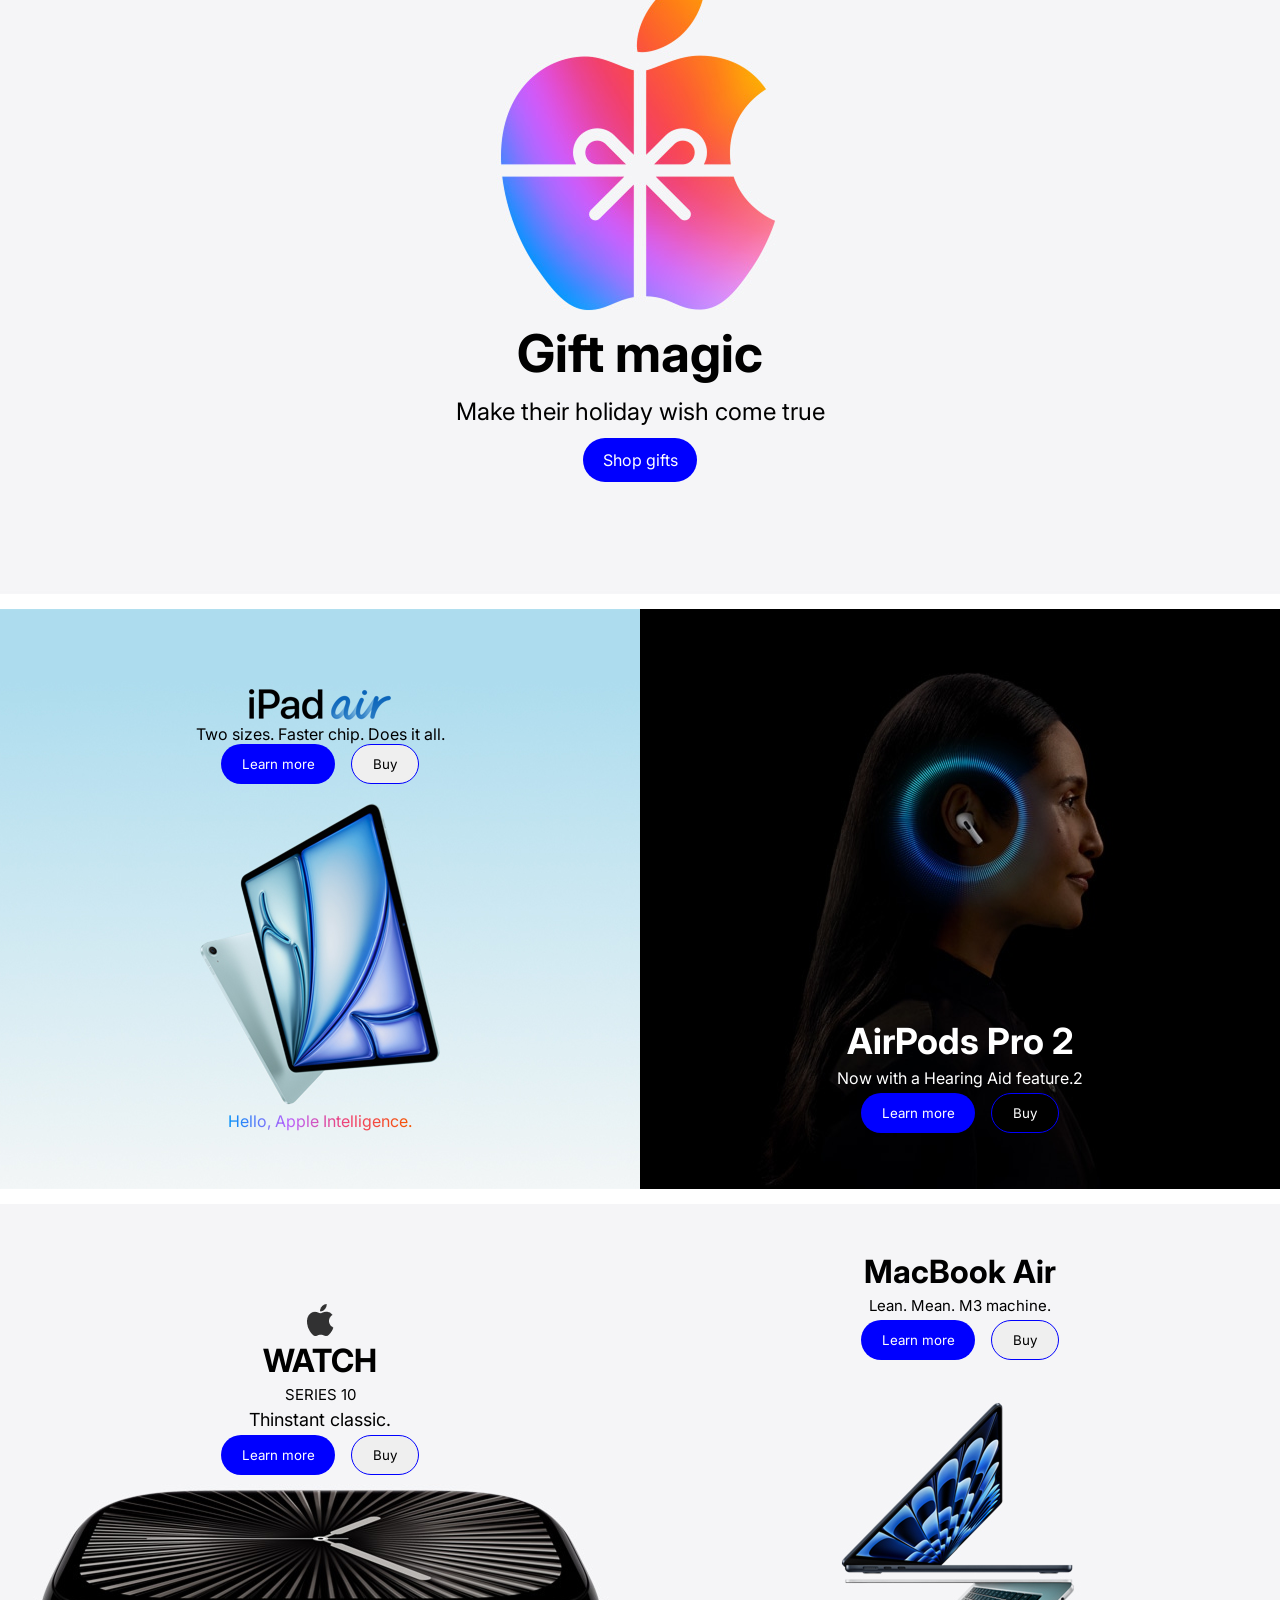
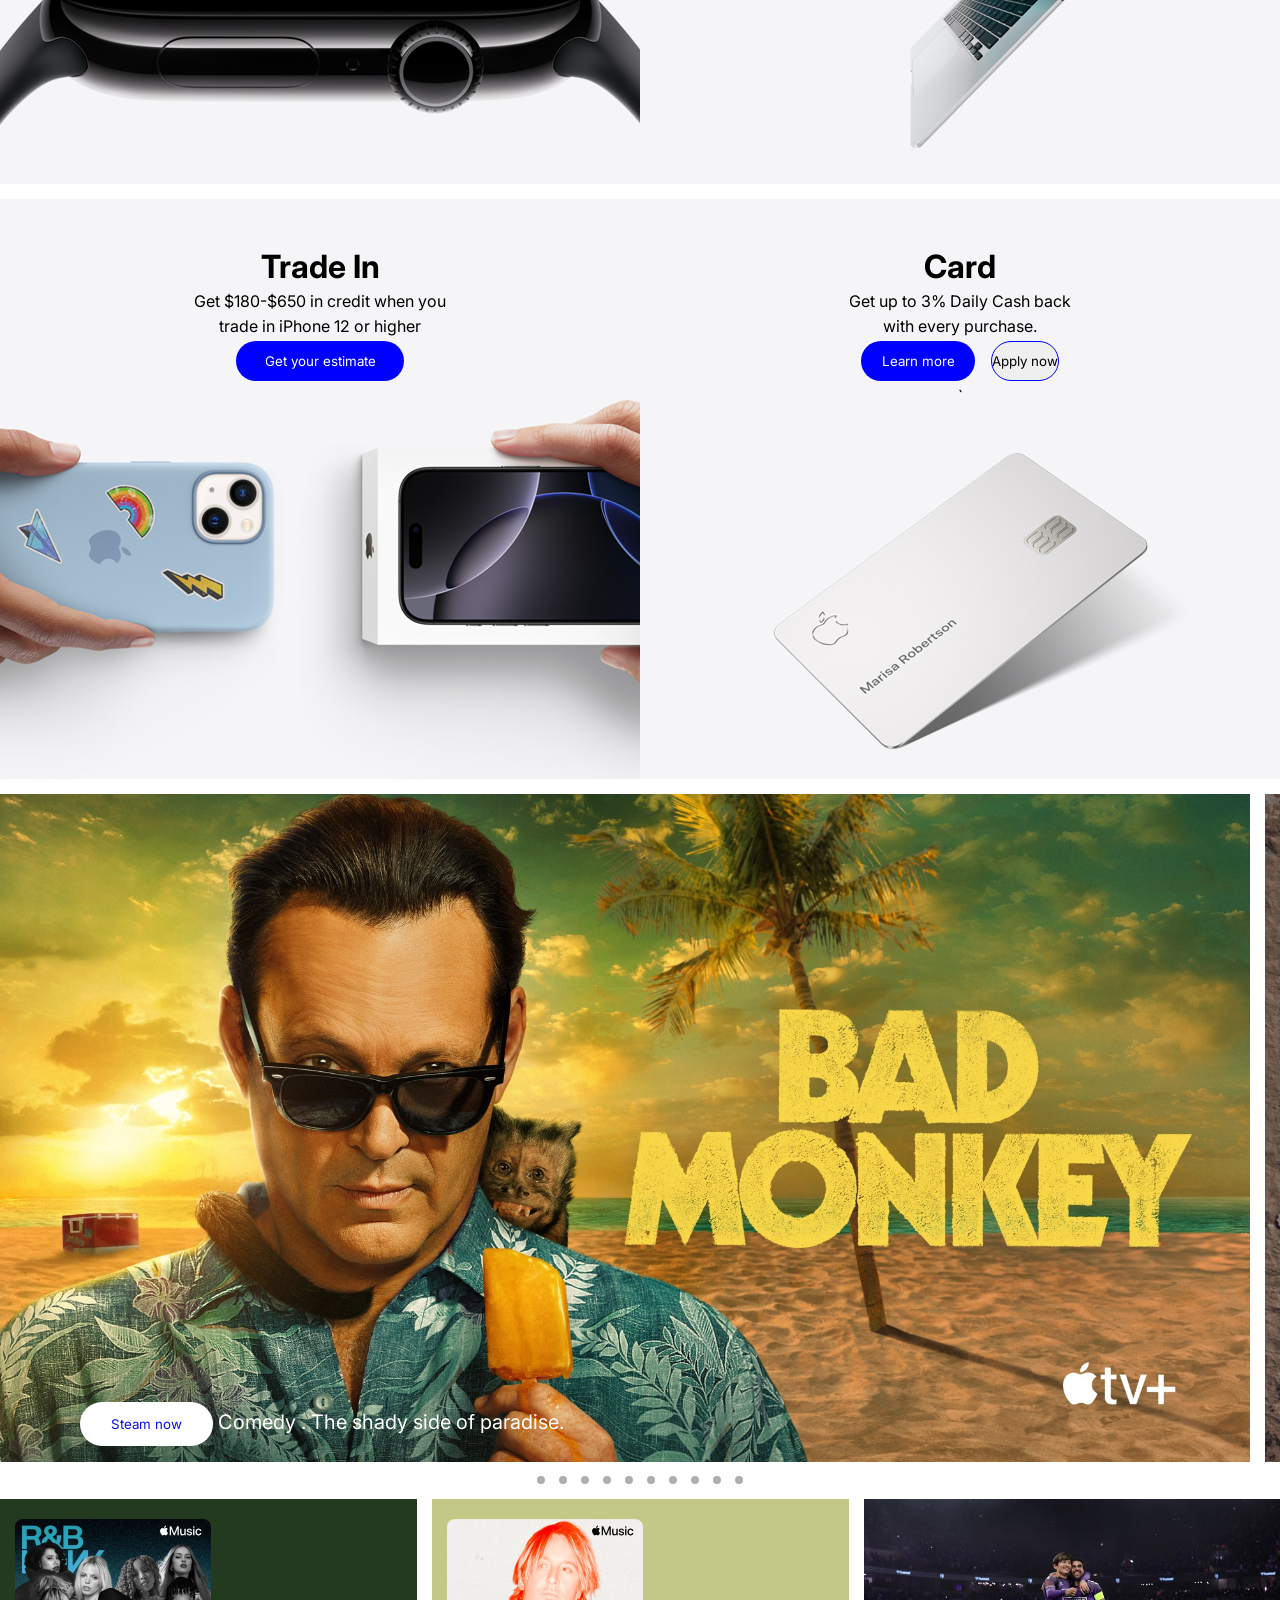
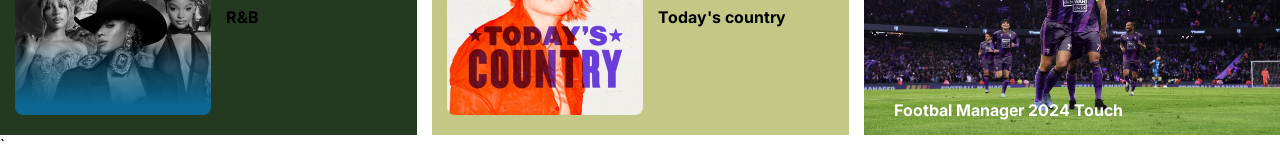
==== commit 7ade59d1: "2-26" ====
--- a/index.html
+++ b/index.html
@@ -5,6 +5,8 @@
     <meta name="viewport" content="width=device-width, initial-scale=1.0" />
     <link rel="stylesheet" href="index.css" />
     <link rel="stylesheet" href="mobile.css" />
+    <link rel="preconnect" href="https://fonts.googleapis.com" />
+    <link rel="preconnect" href="https://fonts.gstatic.com" crossorigin />
     <link
       href="https://fonts.googleapis.com/css2?family=Inter:ital,opsz,wght@0,14..32,100..900;1,14..32,100..900&display=swap"
       rel="stylesheet"
@@ -19,7 +21,7 @@
           src="picture/Vector.png"
           class="header-icon"
         />
-        <p style="width: 30px" class="p-text">Store</p>
+        <a href="/shop-index.html" style="width: 30px" class="p-text">Store</a>
         <p style="width: 24px" class="p-text">Mac</p>
         <p style="width: 24px" class="p-text">IPad</p>
         <p style="width: 38px" class="p-text">IPhone</p>
@@ -30,7 +32,7 @@
         <p style="width: 77px" class="p-text">Entertainment</p>
         <p style="width: 66px" class="p-text">Accessories</p>
         <p style="width: 44px" class="p-text">Support</p>
-        <div class="header-icon">
+        <div class="header-icons">
           <img src="picture/Vector (1).png" class="header-icon" />
           <img src="picture/Vector (2).png" class="header-icon" />
           <img src="picture/menu-icon.png" class="menu-icon" />
--- a/index.css
+++ b/index.css
@@ -2,6 +2,7 @@
   margin: 0;
   box-sizing: border-box;
   padding: 0;
+  font-family: "Inter", sans-serif;
 }
 .header {
   background-color: aliceblue;
